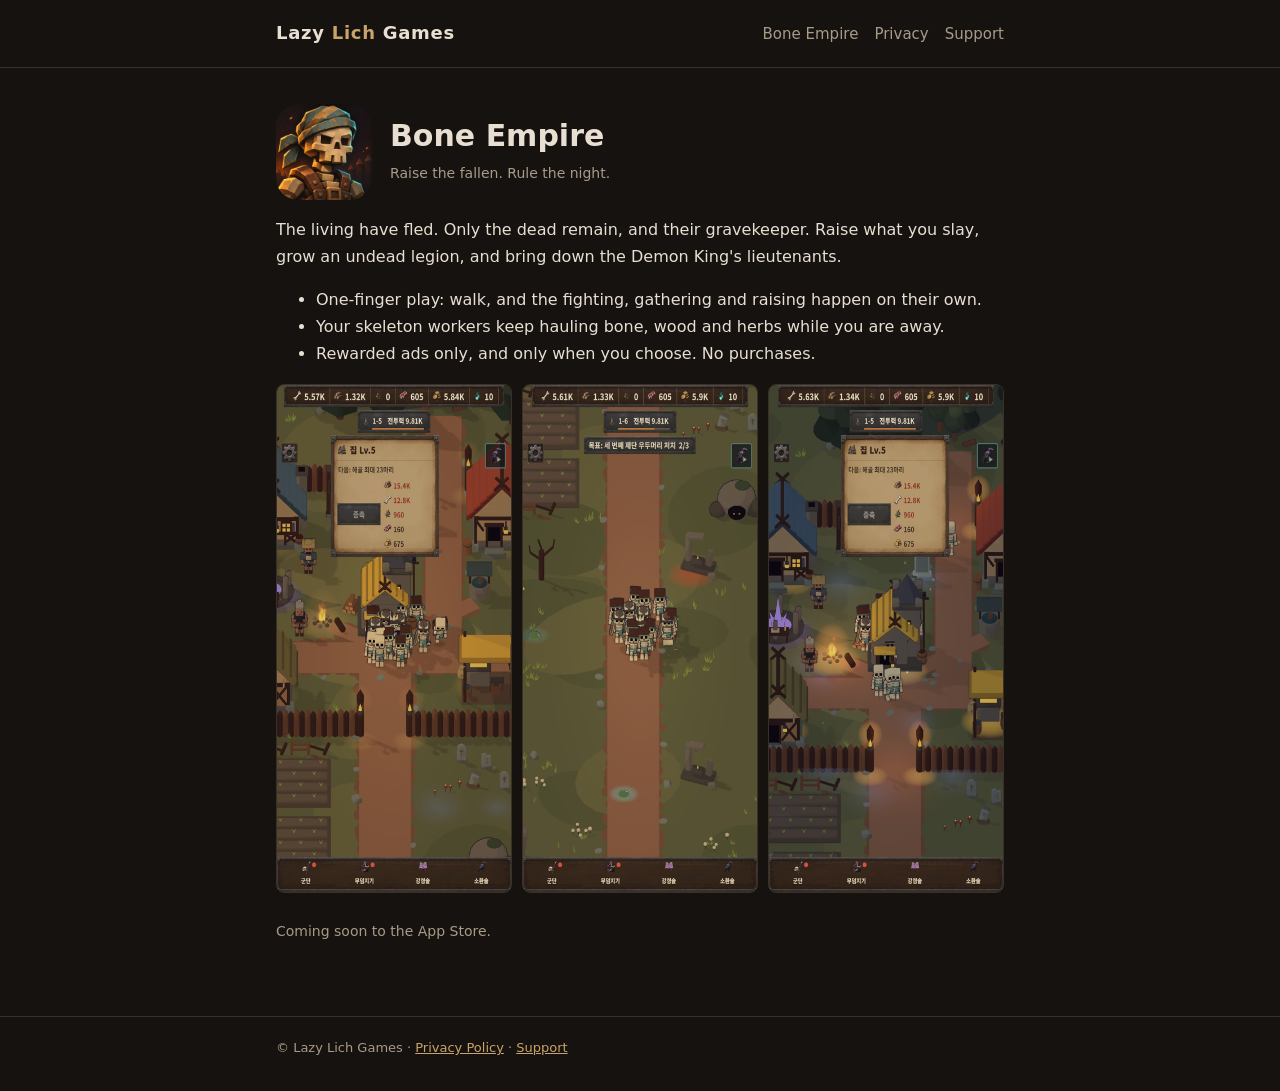
==== bone-empire/index.html @ f47b50a6 "Lazy Lich Games site: home, Bone Empire, privacy, support, app-ads.txt" ====
<!doctype html>
<html lang="en">
<head>
<meta charset="utf-8">
<meta name="viewport" content="width=device-width, initial-scale=1">
<title>Bone Empire · Lazy Lich Games</title>
<meta name="description" content="Bone Empire: an idle game about a village gravekeeper and his undead legion.">
<link rel="stylesheet" href="../style.css">
</head>
<body>
<header class="site"><div class="wrap">
  <a class="brand" href="../">Lazy <span>Lich</span> Games</a>
  <nav><a href="../bone-empire/">Bone Empire</a><a href="../privacy/">Privacy</a><a href="../support/">Support</a></nav>
</div></header>

<main><div class="wrap">
<div class="game">
  <img src="icon.png" alt="Bone Empire icon">
  <div>
    <h1>Bone Empire</h1>
    <p class="muted" style="margin:0">Raise the fallen. Rule the night.</p>
  </div>
</div>

<p>The living have fled. Only the dead remain, and their gravekeeper. Raise what you slay, grow an undead legion, and bring down the Demon King's lieutenants.</p>
<ul>
  <li>One-finger play: walk, and the fighting, gathering and raising happen on their own.</li>
  <li>Your skeleton workers keep hauling bone, wood and herbs while you are away.</li>
  <li>Rewarded ads only, and only when you choose. No purchases.</li>
</ul>

<div class="shots">
  <img src="shot1.png" alt="The village at dusk">
  <img src="shot2.png" alt="Hunting with the undead escort">
  <img src="shot3.png" alt="The village at night">
</div>

<p style="margin-top:24px"><span class="muted">Coming soon to the App Store.</span></p>
</div></main>

<footer><div class="wrap">© Lazy Lich Games · <a href="../privacy/">Privacy Policy</a> · <a href="../support/">Support</a></div></footer>
</body>
</html>
---- style.css ----
:root {
  --bg: #15120f;
  --panel: #1f1a15;
  --line: #3a3027;
  --text: #e8dfd2;
  --muted: #a89a88;
  --accent: #c9a46a;
  --soul: #7fd3c4;
}
* { box-sizing: border-box; }
html { -webkit-text-size-adjust: 100%; }
body {
  margin: 0;
  background: var(--bg);
  color: var(--text);
  font: 16px/1.7 "Noto Sans KR", "Noto Sans", system-ui, -apple-system, "Segoe UI", sans-serif;
}
a { color: var(--accent); }
a:hover { color: var(--soul); }
.wrap { max-width: 760px; margin: 0 auto; padding: 0 16px; }
header.site {
  border-bottom: 1px solid var(--line);
  padding: 18px 0;
}
header.site .wrap { display: flex; align-items: center; justify-content: space-between; gap: 12px; flex-wrap: wrap; }
.brand { font-weight: 700; letter-spacing: .04em; color: var(--text); text-decoration: none; font-size: 18px; }
.brand span { color: var(--accent); }
nav a { margin-left: 16px; text-decoration: none; color: var(--muted); font-size: 15px; }
nav a:first-child { margin-left: 0; }
nav a:hover { color: var(--text); }
main { padding: 36px 0 56px; }
h1 { font-size: 30px; line-height: 1.25; margin: 0 0 8px; }
h2 { font-size: 20px; margin: 32px 0 8px; color: var(--accent); }
p, li { color: var(--text); }
.muted { color: var(--muted); font-size: 14px; }
.card {
  background: var(--panel);
  border: 1px solid var(--line);
  border-radius: 12px;
  padding: 20px;
  margin: 20px 0;
}
.game { display: flex; gap: 18px; align-items: center; }
.game img { width: 96px; height: 96px; border-radius: 22px; flex: none; }
.game h2 { margin: 0 0 4px; }
.shots { display: grid; grid-template-columns: repeat(auto-fill, minmax(200px, 1fr)); gap: 10px; margin-top: 16px; }
.shots img { width: 100%; border-radius: 8px; border: 1px solid var(--line); display: block; }
.lang { display: flex; gap: 8px; flex-wrap: wrap; margin: 0 0 20px; }
.lang a {
  font-size: 13px; text-decoration: none; color: var(--muted);
  border: 1px solid var(--line); border-radius: 999px; padding: 2px 10px;
}
.lang a.on { color: var(--bg); background: var(--accent); border-color: var(--accent); }
table { border-collapse: collapse; width: 100%; font-size: 14px; }
th, td { text-align: left; padding: 8px; border-bottom: 1px solid var(--line); vertical-align: top; }
th { color: var(--muted); font-weight: 600; }
.table-scroll { overflow-x: auto; }
footer { border-top: 1px solid var(--line); padding: 20px 0 32px; color: var(--muted); font-size: 13px; }
@media (max-width: 520px) {
  h1 { font-size: 24px; }
  .game { flex-direction: column; align-items: flex-start; }
  nav a { margin-left: 12px; }
}
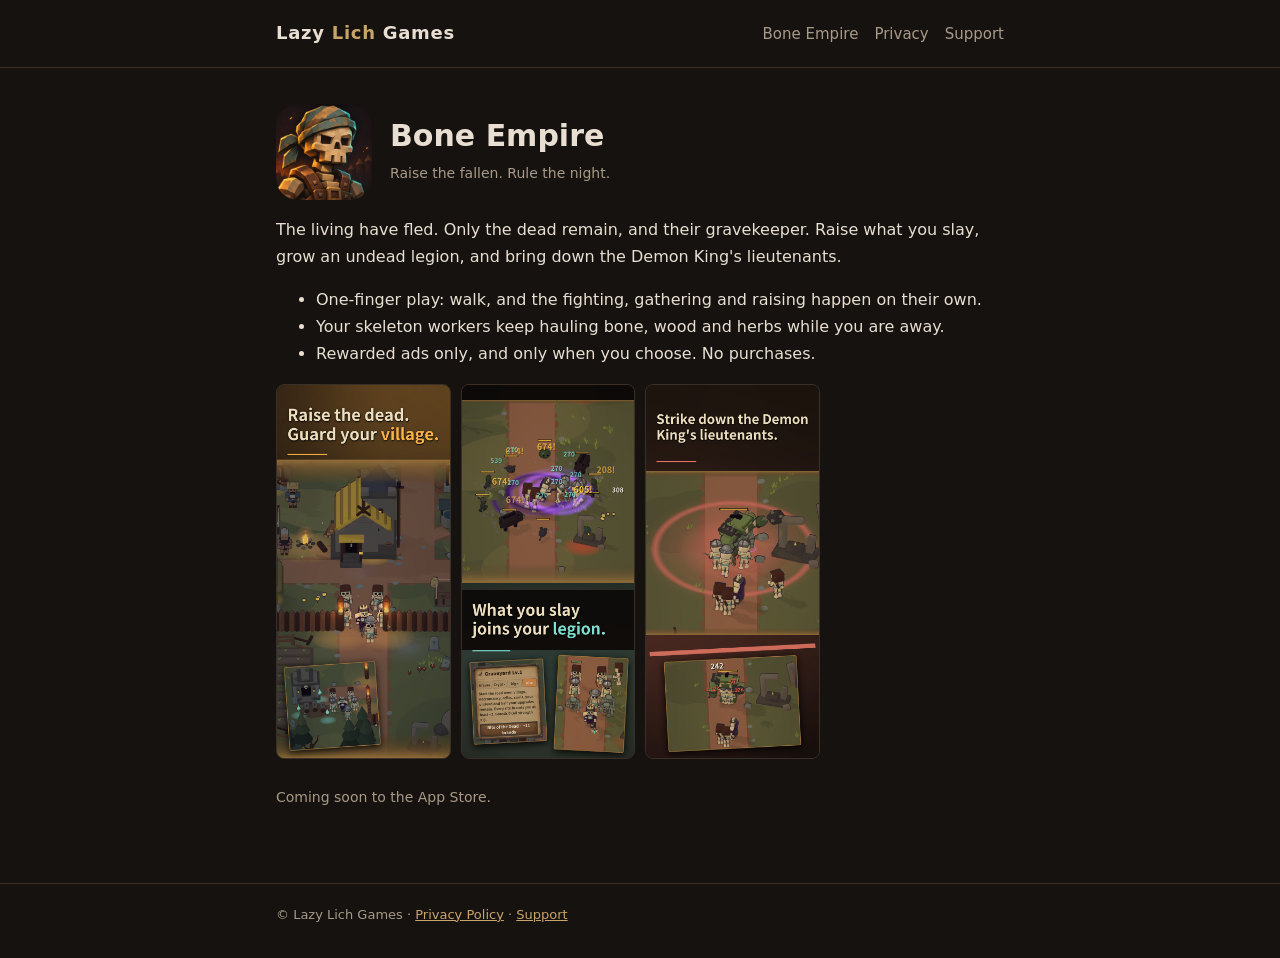
==== commit 079b40ce: "Bone Empire page: current 3D store screenshots" ====
--- a/bone-empire/index.html
+++ b/bone-empire/index.html
@@ -30,9 +30,9 @@
 </ul>
 
 <div class="shots">
-  <img src="shot1.png" alt="The village at dusk">
-  <img src="shot2.png" alt="Hunting with the undead escort">
-  <img src="shot3.png" alt="The village at night">
+  <img src="shot1.png" alt="Guard the village">
+  <img src="shot2.png" alt="Slay and raise">
+  <img src="shot3.png" alt="Break the lieutenants">
 </div>
 
 <p style="margin-top:24px"><span class="muted">Coming soon to the App Store.</span></p>
--- a/style.css
+++ b/style.css
@@ -43,7 +43,7 @@
 .game { display: flex; gap: 18px; align-items: center; }
 .game img { width: 96px; height: 96px; border-radius: 22px; flex: none; }
 .game h2 { margin: 0 0 4px; }
-.shots { display: grid; grid-template-columns: repeat(auto-fill, minmax(200px, 1fr)); gap: 10px; margin-top: 16px; }
+.shots { display: grid; grid-template-columns: repeat(auto-fill, minmax(160px, 1fr)); gap: 10px; margin-top: 16px; }
 .shots img { width: 100%; border-radius: 8px; border: 1px solid var(--line); display: block; }
 .lang { display: flex; gap: 8px; flex-wrap: wrap; margin: 0 0 20px; }
 .lang a {
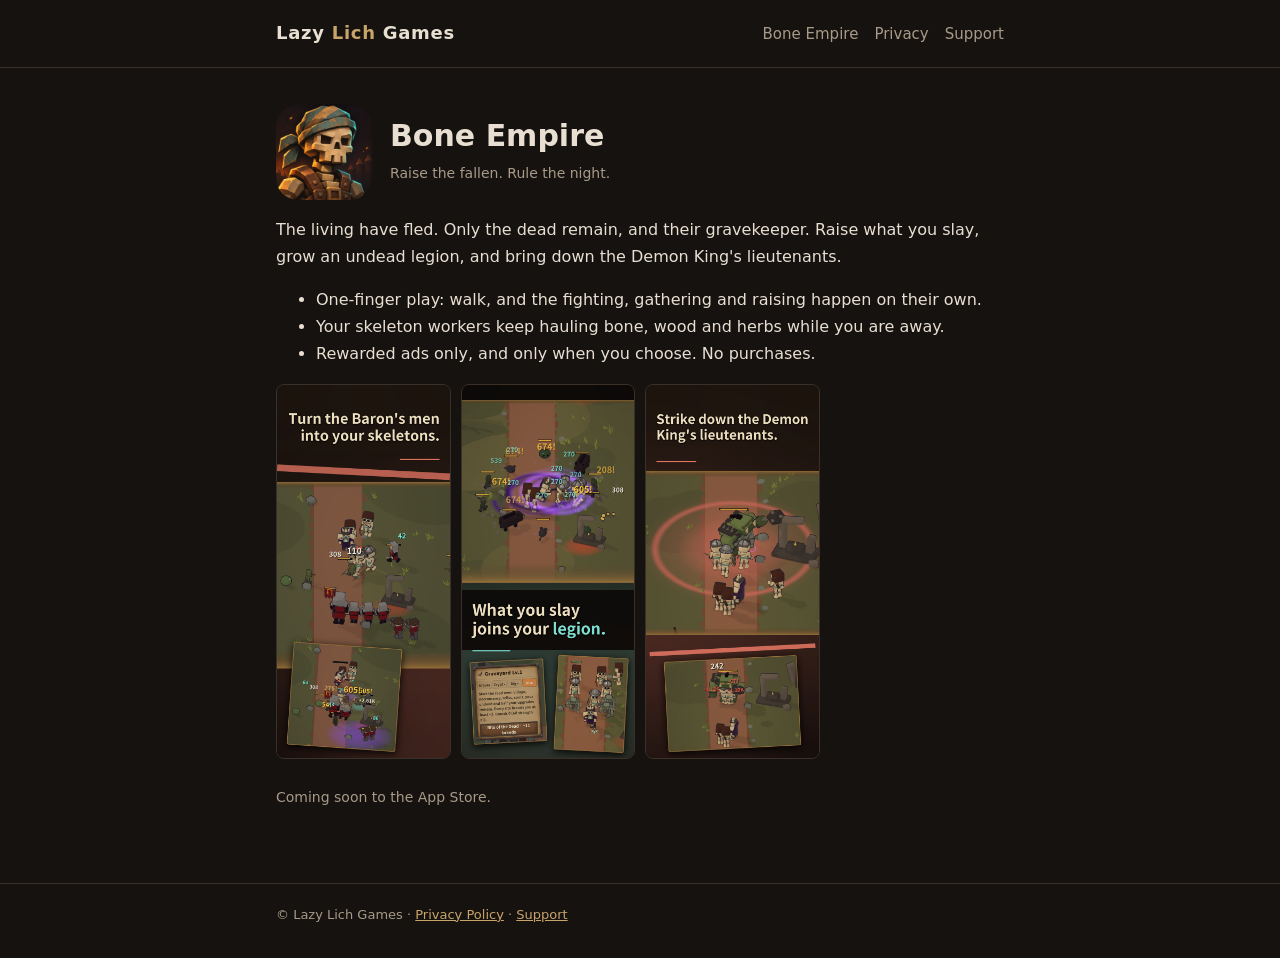
==== commit 8725fe3c: "Swap village/guard shot for the Baron's army shot" ====
--- a/bone-empire/index.html
+++ b/bone-empire/index.html
@@ -30,7 +30,7 @@
 </ul>
 
 <div class="shots">
-  <img src="shot1.png" alt="Guard the village">
+  <img src="shot1.png" alt="Turn the Baron's men into your skeletons">
   <img src="shot2.png" alt="Slay and raise">
   <img src="shot3.png" alt="Break the lieutenants">
 </div>
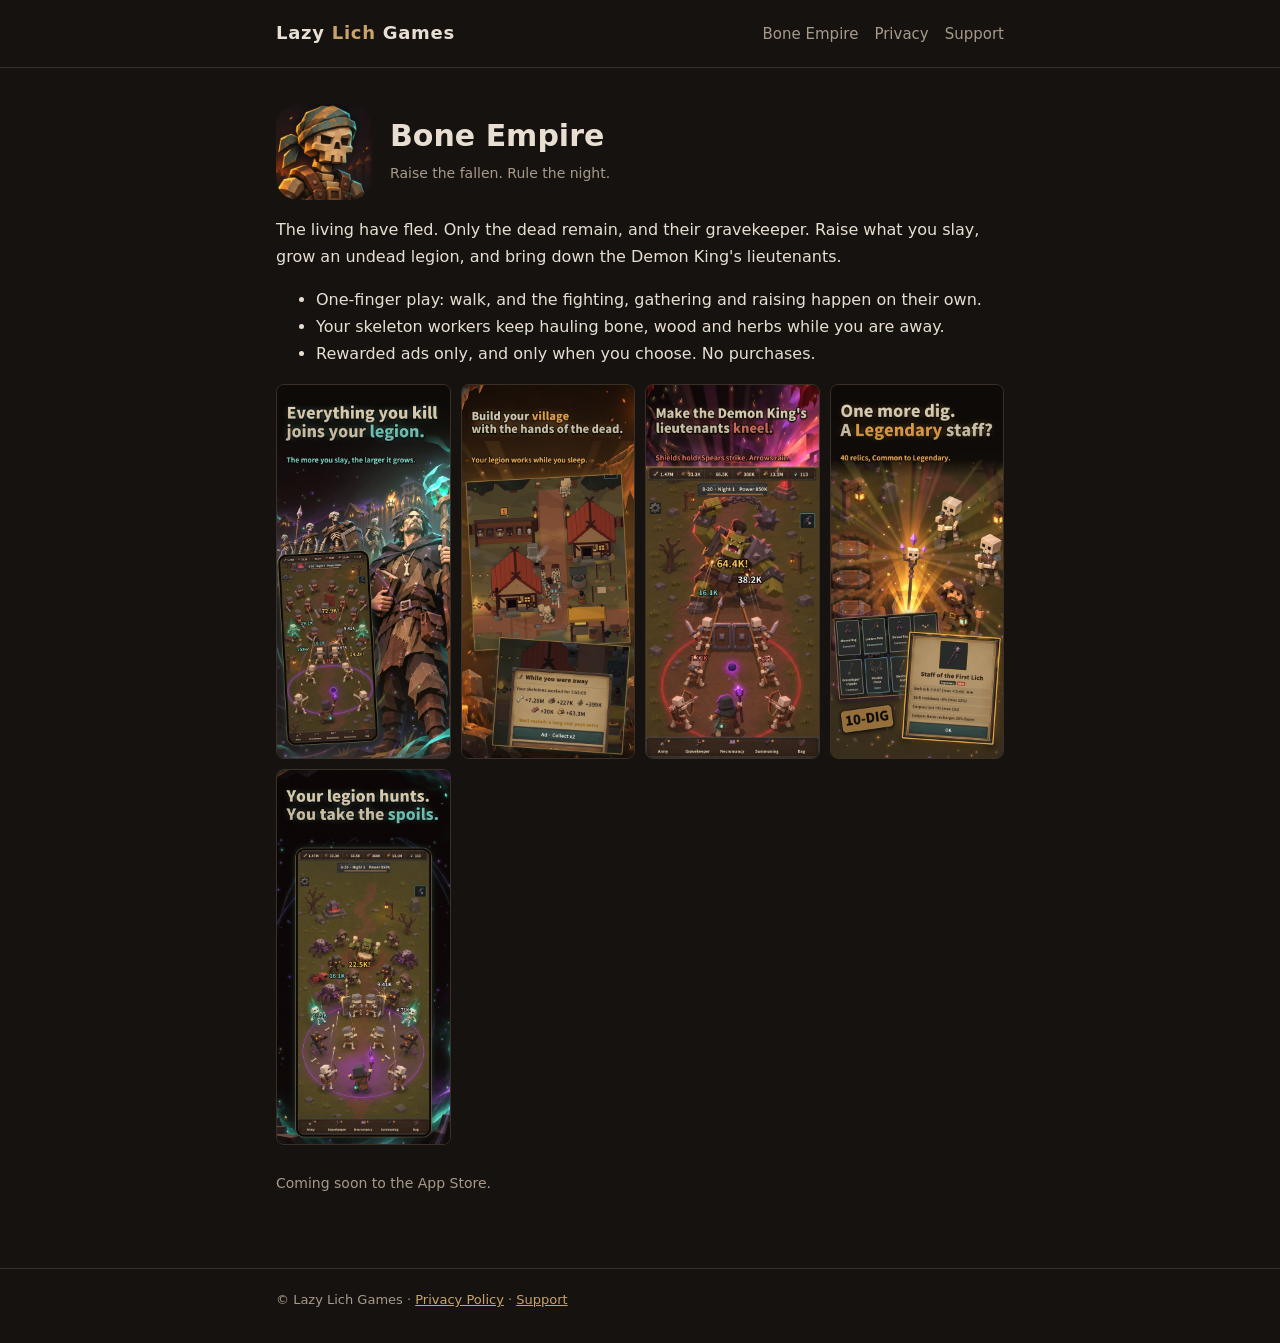
==== commit dde9bba5: "Bone Empire page: store screenshots v3 (5 shots)" ====
--- a/bone-empire/index.html
+++ b/bone-empire/index.html
@@ -30,9 +30,11 @@
 </ul>
 
 <div class="shots">
-  <img src="shot1.png" alt="Turn the Baron's men into your skeletons">
-  <img src="shot2.png" alt="Slay and raise">
-  <img src="shot3.png" alt="Break the lieutenants">
+  <img src="shot1.jpg" alt="Command the dead">
+  <img src="shot2.jpg" alt="Raise your village">
+  <img src="shot3.jpg" alt="Make them kneel">
+  <img src="shot4.jpg" alt="Unearth a legend">
+  <img src="shot5.jpg" alt="The legion hunts">
 </div>
 
 <p style="margin-top:24px"><span class="muted">Coming soon to the App Store.</span></p>
